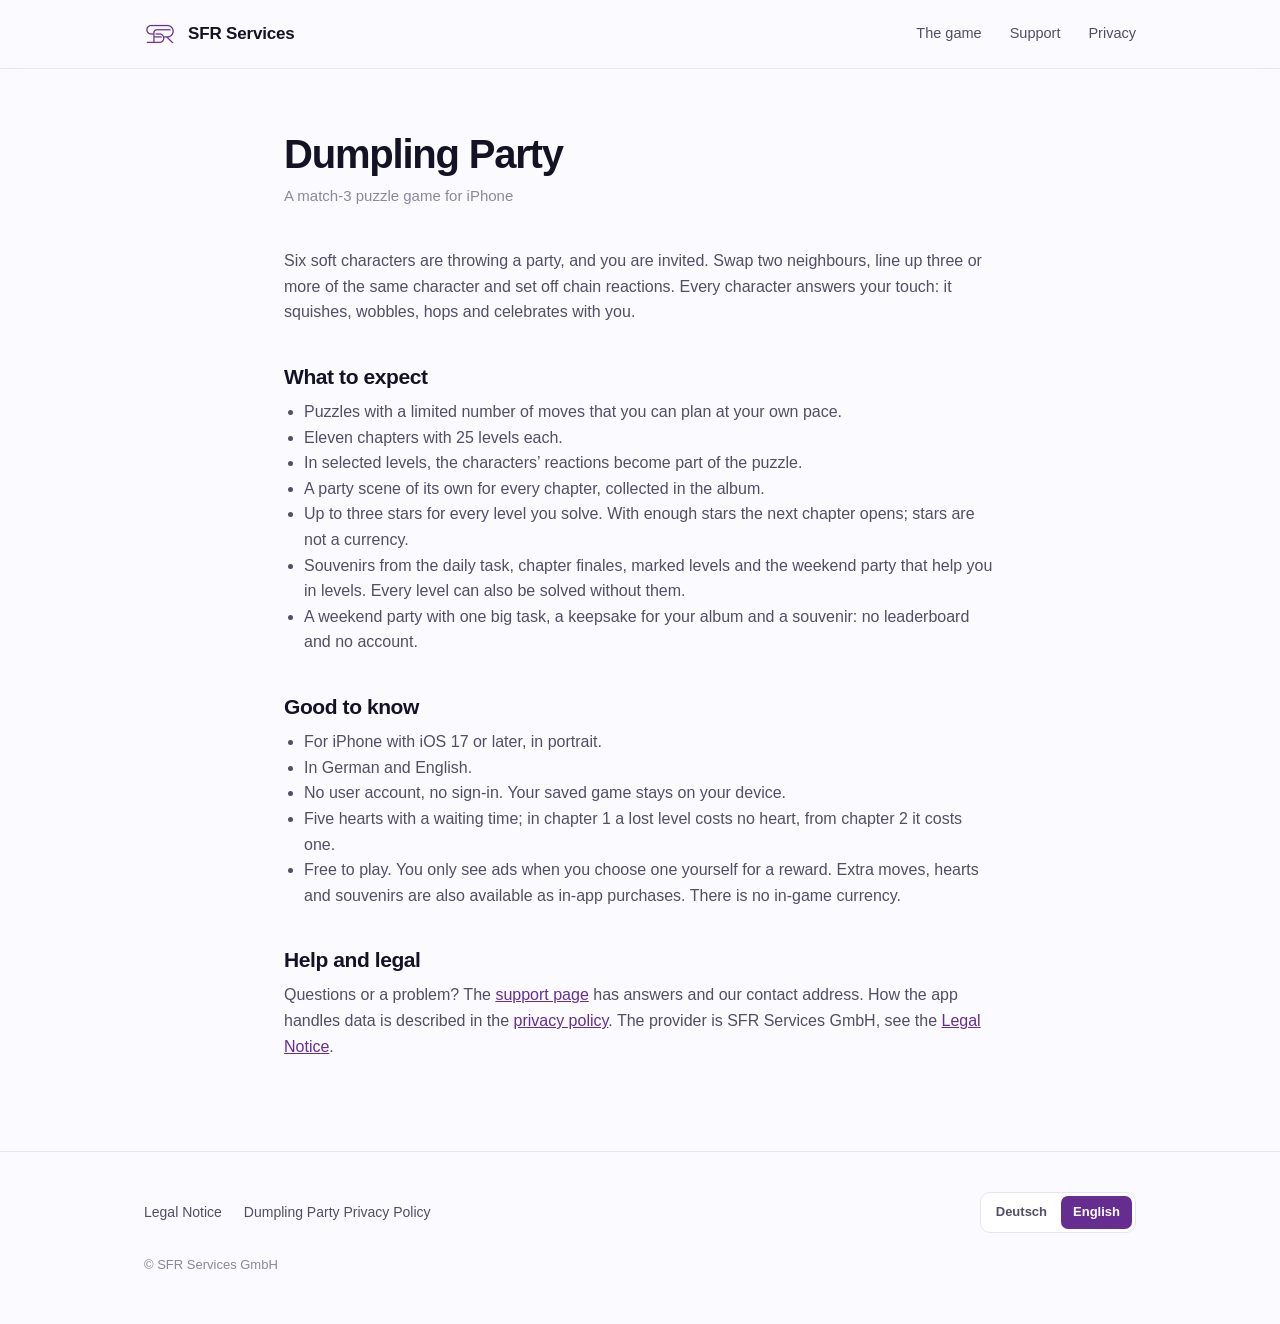
==== dumpling-party/index.html @ 0b720cf5 "Dumpling Party: Spiel-, Support- und Datenschutzseite DE/EN Datenschutz aus dem App-Text (Crashlytic" ====
<!DOCTYPE html>
<html lang="de">
<head>
<meta charset="UTF-8">
<meta name="viewport" content="width=device-width, initial-scale=1">
<title>Dumpling Party — SFR Services GmbH</title>
<meta name="description" content="Dumpling Party: ein Match-3-Puzzlespiel für das iPhone mit sechs weichen Figuren.">
<link rel="icon" type="image/png" href="../favicon-32.png">
<link rel="apple-touch-icon" href="../apple-touch-icon.png">
<link rel="stylesheet" href="../style.css">
<link rel="alternate" hreflang="de" href="https://sfr-services.de/dumpling-party/index.html">
<link rel="alternate" hreflang="en" href="https://sfr-services.de/dumpling-party/en/index.html">
</head>
<body>

<header class="site">
  <div class="wrap">
    <a class="brand" href="../index.html">
      <img src="../logo.png" alt="SFR" width="34" height="34">
      <span class="brand-name">SFR Services</span>
    </a>
    <nav class="main">
      <a href="index.html"><span data-i18n="de">Das Spiel</span><span data-i18n="en">The game</span></a>
      <a href="support.html"><span data-i18n="de">Support</span><span data-i18n="en">Support</span></a>
      <a href="datenschutz.html"><span data-i18n="de">Datenschutz</span><span data-i18n="en">Privacy</span></a>
    </nav>
  </div>
</header>

<main>
  <div class="wrap legal">

    <div data-i18n="de">
      <h1>Dumpling Party</h1>
      <p class="subtitle">Ein Match-3-Puzzlespiel für das iPhone</p>

      <p>Sechs weiche Figuren feiern eine Party, und du bist eingeladen. Tausche zwei Nachbarn, bilde Reihen aus drei oder mehr gleichen Figuren und löse Kettenreaktionen aus. Jede Figur antwortet auf deine Berührung: sie gibt nach, wackelt, springt und freut sich mit.</p>

      <h2>Was dich erwartet</h2>
      <ul>
        <li>Puzzles mit begrenzten Zügen, bei denen du in Ruhe planen kannst.</li>
        <li>Elf Kapitel mit je 25 Levels.</li>
        <li>In ausgewählten Levels werden die Reaktionen der Figuren selbst Teil des Rätsels.</li>
        <li>Zu jedem Kapitel eine eigene Party-Szene im Album.</li>
        <li>Bis zu drei Sterne für jedes gelöste Level. Mit genug Sternen öffnet sich das nächste Kapitel; Sterne sind keine Währung.</li>
        <li>Mitbringsel aus Tagesaufgabe, Kapitelfinale, markierten Levels und vom Fest, die dir in Levels helfen. Jedes Level lässt sich auch ohne sie schaffen.</li>
        <li>Am Wochenende ein Fest mit einer großen Aufgabe, einem Andenken fürs Album und einem Mitbringsel: ohne Rangliste und ohne Konto.</li>
      </ul>

      <h2>Gut zu wissen</h2>
      <ul>
        <li>Für das iPhone ab iOS 17, im Hochformat.</li>
        <li>Auf Deutsch und Englisch.</li>
        <li>Kein Benutzerkonto, keine Anmeldung. Dein Spielstand bleibt auf deinem Gerät.</li>
        <li>Fünf Herzen mit Wartezeit; in Kapitel 1 kostet ein verlorenes Level kein Herz, ab Kapitel 2 eins.</li>
        <li>Kostenlos spielbar. Werbung siehst du nur, wenn du sie selbst für eine Belohnung wählst. Zusätzliche Züge, Herzen und Mitbringsel gibt es auch als In-App-Kauf. Es gibt keine Spielwährung.</li>
      </ul>

      <h2>Hilfe und Rechtliches</h2>
      <p>Fragen oder ein Problem? Auf der <a href="support.html">Support-Seite</a> findest du Antworten und unsere Kontaktadresse. Wie die App mit Daten umgeht, steht in der <a href="datenschutz.html">Datenschutzerklärung</a>. Anbieter ist die SFR Services GmbH, siehe <a href="../impressum.html">Impressum</a>.</p>
    </div>

    <div data-i18n="en">
      <h1>Dumpling Party</h1>
      <p class="subtitle">A match-3 puzzle game for iPhone</p>

      <p>Six soft characters are throwing a party, and you are invited. Swap two neighbours, line up three or more of the same character and set off chain reactions. Every character answers your touch: it squishes, wobbles, hops and celebrates with you.</p>

      <h2>What to expect</h2>
      <ul>
        <li>Puzzles with a limited number of moves that you can plan at your own pace.</li>
        <li>Eleven chapters with 25 levels each.</li>
        <li>In selected levels, the characters’ reactions become part of the puzzle.</li>
        <li>A party scene of its own for every chapter, collected in the album.</li>
        <li>Up to three stars for every level you solve. With enough stars the next chapter opens; stars are not a currency.</li>
        <li>Souvenirs from the daily task, chapter finales, marked levels and the weekend party that help you in levels. Every level can also be solved without them.</li>
        <li>A weekend party with one big task, a keepsake for your album and a souvenir: no leaderboard and no account.</li>
      </ul>

      <h2>Good to know</h2>
      <ul>
        <li>For iPhone with iOS 17 or later, in portrait.</li>
        <li>In German and English.</li>
        <li>No user account, no sign-in. Your saved game stays on your device.</li>
        <li>Five hearts with a waiting time; in chapter 1 a lost level costs no heart, from chapter 2 it costs one.</li>
        <li>Free to play. You only see ads when you choose one yourself for a reward. Extra moves, hearts and souvenirs are also available as in-app purchases. There is no in-game currency.</li>
      </ul>

      <h2>Help and legal</h2>
      <p>Questions or a problem? The <a href="support.html">support page</a> has answers and our contact address. How the app handles data is described in the <a href="datenschutz.html">privacy policy</a>. The provider is SFR Services GmbH, see the <a href="../impressum.html">Legal Notice</a>.</p>
    </div>

  </div>
</main>

<footer class="site">
  <div class="wrap">
    <div class="row">
      <div class="links">
        <a href="../impressum.html"><span data-i18n="de">Impressum</span><span data-i18n="en">Legal Notice</span></a>
        <a href="datenschutz.html"><span data-i18n="de">Datenschutz Dumpling Party</span><span data-i18n="en">Dumpling Party Privacy Policy</span></a>
      </div>
      <div class="lang" role="group" aria-label="Sprache / Language">
        <button type="button" data-setlang="de">Deutsch</button>
        <button type="button" data-setlang="en">English</button>
      </div>
    </div>
    <div class="copy">&copy; SFR Services GmbH</div>
  </div>
</footer>

<script src="../lang.js"></script>
</body>
</html>
---- style.css ----
:root {
  --ink: #141225;
  --ink-soft: #524e66;
  --ink-faint: #8b879c;
  --paper: #fbfaff;
  --surface: #ffffff;
  --line: #e7e4f2;
  --brand: #662d91;
  --brand-deep: #4b1f6c;
  --brand-tint: #f1eaf8;
  --brand-tint-2: #e3d6f1;
  --radius: 16px;
  --shadow: 0 1px 2px rgba(20, 18, 37, 0.04), 0 12px 32px -16px rgba(102, 45, 145, 0.25);
}

* { box-sizing: border-box; }

html { scroll-behavior: smooth; }

html, body { margin: 0; padding: 0; }

body {
  font-family: -apple-system, BlinkMacSystemFont, "Segoe UI", Roboto, Helvetica, Arial, sans-serif;
  color: var(--ink);
  background: var(--paper);
  line-height: 1.6;
  -webkit-font-smoothing: antialiased;
}

a { color: var(--brand); }
a:hover { color: var(--brand-deep); }

.wrap {
  max-width: 1040px;
  margin: 0 auto;
  padding: 0 24px;
}

/* language blocks */
[data-i18n] { display: none; }
html[lang="de"] [data-i18n="de"],
html[lang="en"] [data-i18n="en"] { display: revert; }

/* header */
header.site {
  position: sticky;
  top: 0;
  z-index: 10;
  background: rgba(251, 250, 255, 0.85);
  backdrop-filter: saturate(140%) blur(10px);
  -webkit-backdrop-filter: saturate(140%) blur(10px);
  border-bottom: 1px solid var(--line);
}

header.site .wrap {
  display: flex;
  align-items: center;
  justify-content: space-between;
  height: 68px;
}

.brand {
  display: flex;
  align-items: center;
  gap: 12px;
  text-decoration: none;
  color: var(--ink);
}

.brand img { display: block; height: 32px; width: auto; }

.brand-name {
  font-weight: 700;
  font-size: 17px;
  letter-spacing: -0.01em;
}

nav.main { display: flex; gap: 28px; }

nav.main a {
  color: var(--ink-soft);
  text-decoration: none;
  font-size: 14.5px;
  font-weight: 500;
}

nav.main a:hover { color: var(--brand); }

/* hero */
.hero {
  position: relative;
  overflow: hidden;
  padding: 96px 0 88px;
}

.hero::before {
  content: "";
  position: absolute;
  inset: -40% -20% auto -20%;
  height: 140%;
  background:
    radial-gradient(60% 50% at 20% 20%, rgba(102, 45, 145, 0.14), transparent 70%),
    radial-gradient(45% 45% at 85% 10%, rgba(102, 45, 145, 0.10), transparent 70%);
  pointer-events: none;
}

.hero .wrap { position: relative; }

.eyebrow {
  display: inline-flex;
  align-items: center;
  gap: 8px;
  color: var(--brand-deep);
  background: var(--brand-tint);
  border: 1px solid var(--brand-tint-2);
  border-radius: 999px;
  padding: 6px 14px;
  font-weight: 600;
  font-size: 12.5px;
  letter-spacing: 0.04em;
  text-transform: uppercase;
  margin: 0 0 22px;
}

.eyebrow::before {
  content: "";
  width: 6px;
  height: 6px;
  border-radius: 50%;
  background: var(--brand);
}

h1 {
  font-size: clamp(34px, 5.2vw, 56px);
  line-height: 1.08;
  letter-spacing: -0.03em;
  margin: 0 0 22px;
  max-width: 18ch;
}

h1 em {
  font-style: normal;
  color: var(--brand);
}

.lede {
  font-size: 19px;
  color: var(--ink-soft);
  max-width: 60ch;
  margin: 0 0 36px;
}

.actions { display: flex; gap: 12px; flex-wrap: wrap; }

.btn {
  display: inline-flex;
  align-items: center;
  gap: 8px;
  padding: 13px 22px;
  border-radius: 12px;
  font-weight: 600;
  font-size: 15px;
  text-decoration: none;
  border: 1px solid transparent;
  transition: transform 0.15s ease, box-shadow 0.15s ease, background 0.15s ease;
}

.btn:hover { transform: translateY(-1px); }

.btn-primary {
  background: var(--brand);
  color: #fff;
  box-shadow: 0 8px 24px -10px rgba(102, 45, 145, 0.6);
}

.btn-primary:hover { background: var(--brand-deep); color: #fff; }

.btn-ghost {
  background: var(--surface);
  color: var(--ink);
  border-color: var(--line);
}

.btn-ghost:hover { border-color: var(--brand-tint-2); color: var(--ink); }

/* sections */
section { padding: 72px 0; }

.section-head { max-width: 62ch; margin-bottom: 40px; }

.section-head .kicker {
  color: var(--brand);
  font-weight: 700;
  font-size: 13px;
  letter-spacing: 0.08em;
  text-transform: uppercase;
  margin: 0 0 10px;
}

h2 {
  font-size: clamp(26px, 3.4vw, 36px);
  line-height: 1.15;
  letter-spacing: -0.02em;
  margin: 0 0 14px;
}

.section-head p { color: var(--ink-soft); font-size: 17px; margin: 0; }

/* services */
.services {
  display: grid;
  grid-template-columns: repeat(2, 1fr);
  gap: 20px;
  list-style: none;
  padding: 0;
  margin: 0;
}

.card {
  background: var(--surface);
  border: 1px solid var(--line);
  border-radius: var(--radius);
  padding: 28px;
  box-shadow: var(--shadow);
  transition: transform 0.18s ease, border-color 0.18s ease;
}

.card:hover { transform: translateY(-2px); border-color: var(--brand-tint-2); }

.icon {
  width: 48px;
  height: 48px;
  border-radius: 12px;
  background: var(--brand-tint);
  display: grid;
  place-items: center;
  margin-bottom: 18px;
}

.icon svg { width: 24px; height: 24px; stroke: var(--brand); fill: none; stroke-width: 1.8; stroke-linecap: round; stroke-linejoin: round; }

.card h3 { font-size: 19px; margin: 0 0 10px; letter-spacing: -0.01em; }

.card p { color: var(--ink-soft); margin: 0; font-size: 15.5px; }

/* about */
.about { background: var(--surface); border-top: 1px solid var(--line); border-bottom: 1px solid var(--line); }

.about-grid {
  display: grid;
  grid-template-columns: 1.1fr 0.9fr;
  gap: 56px;
  align-items: start;
}

.about-grid p { color: var(--ink-soft); font-size: 16.5px; margin: 0 0 16px; }

.principles { list-style: none; padding: 0; margin: 0; display: grid; gap: 14px; }

.principles li {
  display: grid;
  grid-template-columns: 40px 1fr;
  gap: 14px;
  padding: 18px;
  border: 1px solid var(--line);
  border-radius: 14px;
  background: var(--paper);
}

.principles .num {
  width: 40px;
  height: 40px;
  border-radius: 10px;
  background: var(--brand-tint);
  color: var(--brand-deep);
  font-weight: 700;
  display: grid;
  place-items: center;
  font-size: 14px;
}

.principles strong { display: block; font-size: 15.5px; margin-bottom: 3px; }
.principles span.text { display: block; color: var(--ink-soft); font-size: 14.5px; }

/* contact */
.contact-card {
  background: linear-gradient(135deg, var(--brand) 0%, var(--brand-deep) 100%);
  color: #fff;
  border-radius: 22px;
  padding: 48px;
  display: grid;
  grid-template-columns: 1.4fr 1fr;
  gap: 32px;
  align-items: center;
  box-shadow: 0 20px 50px -24px rgba(75, 31, 108, 0.7);
}

.contact-card h2 { color: #fff; margin-bottom: 10px; }
.contact-card p { color: rgba(255, 255, 255, 0.82); margin: 0; font-size: 16.5px; }

.contact-card .btn {
  background: #fff;
  color: var(--brand-deep);
  justify-self: end;
}

.contact-card .btn:hover { background: var(--brand-tint); color: var(--brand-deep); }

/* footer */
footer.site {
  border-top: 1px solid var(--line);
  padding: 40px 0 48px;
  color: var(--ink-soft);
  font-size: 14px;
}

footer.site .row {
  display: flex;
  justify-content: space-between;
  align-items: center;
  flex-wrap: wrap;
  gap: 18px;
}

footer.site .links { display: flex; gap: 22px; flex-wrap: wrap; }
footer.site .links a { color: var(--ink-soft); text-decoration: none; }
footer.site .links a:hover { color: var(--brand); }

.lang {
  display: inline-flex;
  gap: 2px;
  background: var(--surface);
  border: 1px solid var(--line);
  border-radius: 10px;
  padding: 3px;
}

.lang button {
  font: inherit;
  font-size: 13px;
  font-weight: 600;
  border: 0;
  background: transparent;
  color: var(--ink-soft);
  padding: 6px 12px;
  border-radius: 7px;
  cursor: pointer;
}

.lang button.active { background: var(--brand); color: #fff; }

footer.site .copy { margin-top: 22px; color: var(--ink-faint); font-size: 13px; }

/* legal pages */
.legal { max-width: 760px; padding: 64px 24px 80px; }
.legal h1 { font-size: clamp(30px, 4vw, 40px); margin-bottom: 8px; max-width: none; }
.legal .subtitle { color: var(--ink-faint); margin: 0 0 40px; font-size: 15px; }
.legal h2 { font-size: 21px; margin: 40px 0 10px; }
.legal h3 { font-size: 16.5px; margin: 24px 0 6px; }
.legal p, .legal li { color: var(--ink-soft); font-size: 16px; }
.legal p { margin: 0 0 12px; }
.legal ul { padding-left: 20px; margin: 0 0 12px; }
.legal address { font-style: normal; }

@media (max-width: 820px) {
  .services { grid-template-columns: 1fr; }
  .about-grid { grid-template-columns: 1fr; gap: 32px; }
  .contact-card { grid-template-columns: 1fr; padding: 32px; }
  .contact-card .btn { justify-self: start; }
  nav.main { display: none; }
  .hero { padding: 72px 0 64px; }
  section { padding: 56px 0; }
}
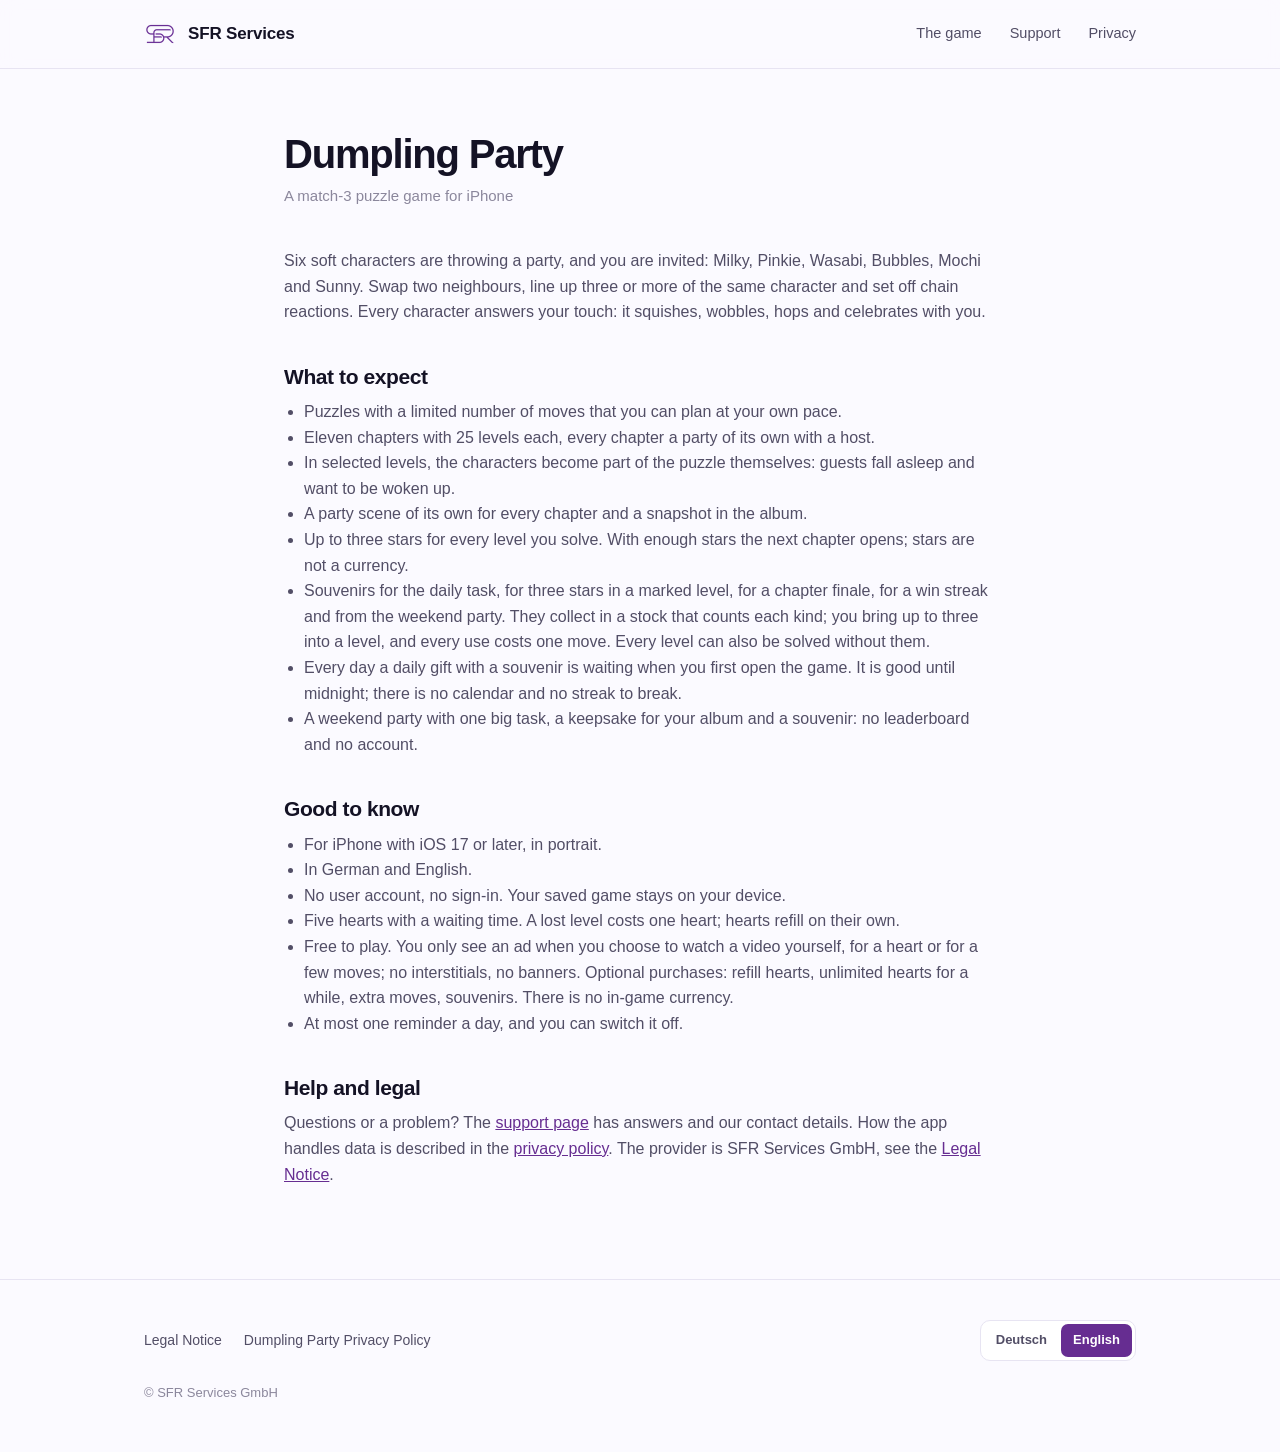
==== commit 276f6066: "Dumpling Party: Start- und Supportseite auf Block 12 (ST-776) Aus Bahn W4-L20 (Spiel-Repo 05611735d," ====
--- a/dumpling-party/index.html
+++ b/dumpling-party/index.html
@@ -34,16 +34,17 @@
       <h1>Dumpling Party</h1>
       <p class="subtitle">Ein Match-3-Puzzlespiel für das iPhone</p>
 
-      <p>Sechs weiche Figuren feiern eine Party, und du bist eingeladen. Tausche zwei Nachbarn, bilde Reihen aus drei oder mehr gleichen Figuren und löse Kettenreaktionen aus. Jede Figur antwortet auf deine Berührung: sie gibt nach, wackelt, springt und freut sich mit.</p>
+      <p>Sechs weiche Figuren feiern eine Party, und du bist eingeladen: Milky, Pinkie, Wasabi, Bubbles, Mochi und Sunny. Tausche zwei Nachbarn, bilde Reihen aus drei oder mehr gleichen Figuren und löse Kettenreaktionen aus. Jede Figur antwortet auf deine Berührung: sie gibt nach, wackelt, springt und freut sich mit.</p>
 
       <h2>Was dich erwartet</h2>
       <ul>
         <li>Puzzles mit begrenzten Zügen, bei denen du in Ruhe planen kannst.</li>
-        <li>Elf Kapitel mit je 25 Levels.</li>
-        <li>In ausgewählten Levels werden die Reaktionen der Figuren selbst Teil des Rätsels.</li>
-        <li>Zu jedem Kapitel eine eigene Party-Szene im Album.</li>
+        <li>Elf Kapitel mit je 25 Levels, jedes Kapitel eine eigene Party mit einem Gastgeber.</li>
+        <li>In ausgewählten Levels werden die Figuren selbst Teil des Rätsels: Gäste schlafen ein und wollen geweckt werden.</li>
+        <li>Zu jedem Kapitel eine eigene Party-Szene und ein Schnappschuss im Album.</li>
         <li>Bis zu drei Sterne für jedes gelöste Level. Mit genug Sternen öffnet sich das nächste Kapitel; Sterne sind keine Währung.</li>
-        <li>Mitbringsel aus Tagesaufgabe, Kapitelfinale, markierten Levels und vom Fest, die dir in Levels helfen. Jedes Level lässt sich auch ohne sie schaffen.</li>
+        <li>Mitbringsel für die Tagesaufgabe, für drei Sterne in einem markierten Level, fürs Kapitelfinale, für eine Siegesserie und vom Fest. Sie sammeln sich in einem Vorrat mit Anzahl je Art; bis zu drei nimmst du in ein Level mit, jeder Einsatz kostet einen Zug. Jedes Level lässt sich auch ohne sie schaffen.</li>
+        <li>Jeden Tag wartet beim ersten Öffnen ein Tagesgeschenk mit einem Mitbringsel. Es gilt bis Mitternacht; es gibt keinen Kalender und keine Serie, die reißt.</li>
         <li>Am Wochenende ein Fest mit einer großen Aufgabe, einem Andenken fürs Album und einem Mitbringsel: ohne Rangliste und ohne Konto.</li>
       </ul>
 
@@ -52,8 +53,9 @@
         <li>Für das iPhone ab iOS 17, im Hochformat.</li>
         <li>Auf Deutsch und Englisch.</li>
         <li>Kein Benutzerkonto, keine Anmeldung. Dein Spielstand bleibt auf deinem Gerät.</li>
-        <li>Fünf Herzen mit Wartezeit; in Kapitel 1 kostet ein verlorenes Level kein Herz, ab Kapitel 2 eins.</li>
-        <li>Kostenlos spielbar. Werbung siehst du nur, wenn du sie selbst für eine Belohnung wählst. Zusätzliche Züge, Herzen und Mitbringsel gibt es auch als In-App-Kauf. Es gibt keine Spielwährung.</li>
+        <li>Fünf Herzen mit Wartezeit. Ein verlorenes Level kostet ein Herz; Herzen füllen sich von allein wieder.</li>
+        <li>Kostenlos spielbar. Werbung siehst du nur, wenn du selbst ein Video wählst, für ein Herz oder für ein paar Züge; keine Zwischenwerbung, keine Banner. Optionale Käufe: Herzen auffüllen, unbegrenzte Herzen auf Zeit, zusätzliche Züge, Mitbringsel. Es gibt keine Spielwährung.</li>
+        <li>Höchstens eine Erinnerung am Tag, und die lässt sich abschalten.</li>
       </ul>
 
       <h2>Hilfe und Rechtliches</h2>
@@ -64,16 +66,17 @@
       <h1>Dumpling Party</h1>
       <p class="subtitle">A match-3 puzzle game for iPhone</p>
 
-      <p>Six soft characters are throwing a party, and you are invited. Swap two neighbours, line up three or more of the same character and set off chain reactions. Every character answers your touch: it squishes, wobbles, hops and celebrates with you.</p>
+      <p>Six soft characters are throwing a party, and you are invited: Milky, Pinkie, Wasabi, Bubbles, Mochi and Sunny. Swap two neighbours, line up three or more of the same character and set off chain reactions. Every character answers your touch: it squishes, wobbles, hops and celebrates with you.</p>
 
       <h2>What to expect</h2>
       <ul>
         <li>Puzzles with a limited number of moves that you can plan at your own pace.</li>
-        <li>Eleven chapters with 25 levels each.</li>
-        <li>In selected levels, the characters’ reactions become part of the puzzle.</li>
-        <li>A party scene of its own for every chapter, collected in the album.</li>
+        <li>Eleven chapters with 25 levels each, every chapter a party of its own with a host.</li>
+        <li>In selected levels, the characters become part of the puzzle themselves: guests fall asleep and want to be woken up.</li>
+        <li>A party scene of its own for every chapter and a snapshot in the album.</li>
         <li>Up to three stars for every level you solve. With enough stars the next chapter opens; stars are not a currency.</li>
-        <li>Souvenirs from the daily task, chapter finales, marked levels and the weekend party that help you in levels. Every level can also be solved without them.</li>
+        <li>Souvenirs for the daily task, for three stars in a marked level, for a chapter finale, for a win streak and from the weekend party. They collect in a stock that counts each kind; you bring up to three into a level, and every use costs one move. Every level can also be solved without them.</li>
+        <li>Every day a daily gift with a souvenir is waiting when you first open the game. It is good until midnight; there is no calendar and no streak to break.</li>
         <li>A weekend party with one big task, a keepsake for your album and a souvenir: no leaderboard and no account.</li>
       </ul>
 
@@ -82,12 +85,13 @@
         <li>For iPhone with iOS 17 or later, in portrait.</li>
         <li>In German and English.</li>
         <li>No user account, no sign-in. Your saved game stays on your device.</li>
-        <li>Five hearts with a waiting time; in chapter 1 a lost level costs no heart, from chapter 2 it costs one.</li>
-        <li>Free to play. You only see ads when you choose one yourself for a reward. Extra moves, hearts and souvenirs are also available as in-app purchases. There is no in-game currency.</li>
+        <li>Five hearts with a waiting time. A lost level costs one heart; hearts refill on their own.</li>
+        <li>Free to play. You only see an ad when you choose to watch a video yourself, for a heart or for a few moves; no interstitials, no banners. Optional purchases: refill hearts, unlimited hearts for a while, extra moves, souvenirs. There is no in-game currency.</li>
+        <li>At most one reminder a day, and you can switch it off.</li>
       </ul>
 
       <h2>Help and legal</h2>
-      <p>Questions or a problem? The <a href="support.html">support page</a> has answers and our contact address. How the app handles data is described in the <a href="datenschutz.html">privacy policy</a>. The provider is SFR Services GmbH, see the <a href="../impressum.html">Legal Notice</a>.</p>
+      <p>Questions or a problem? The <a href="support.html">support page</a> has answers and our contact details. How the app handles data is described in the <a href="datenschutz.html">privacy policy</a>. The provider is SFR Services GmbH, see the <a href="../impressum.html">Legal Notice</a>.</p>
     </div>
 
   </div>
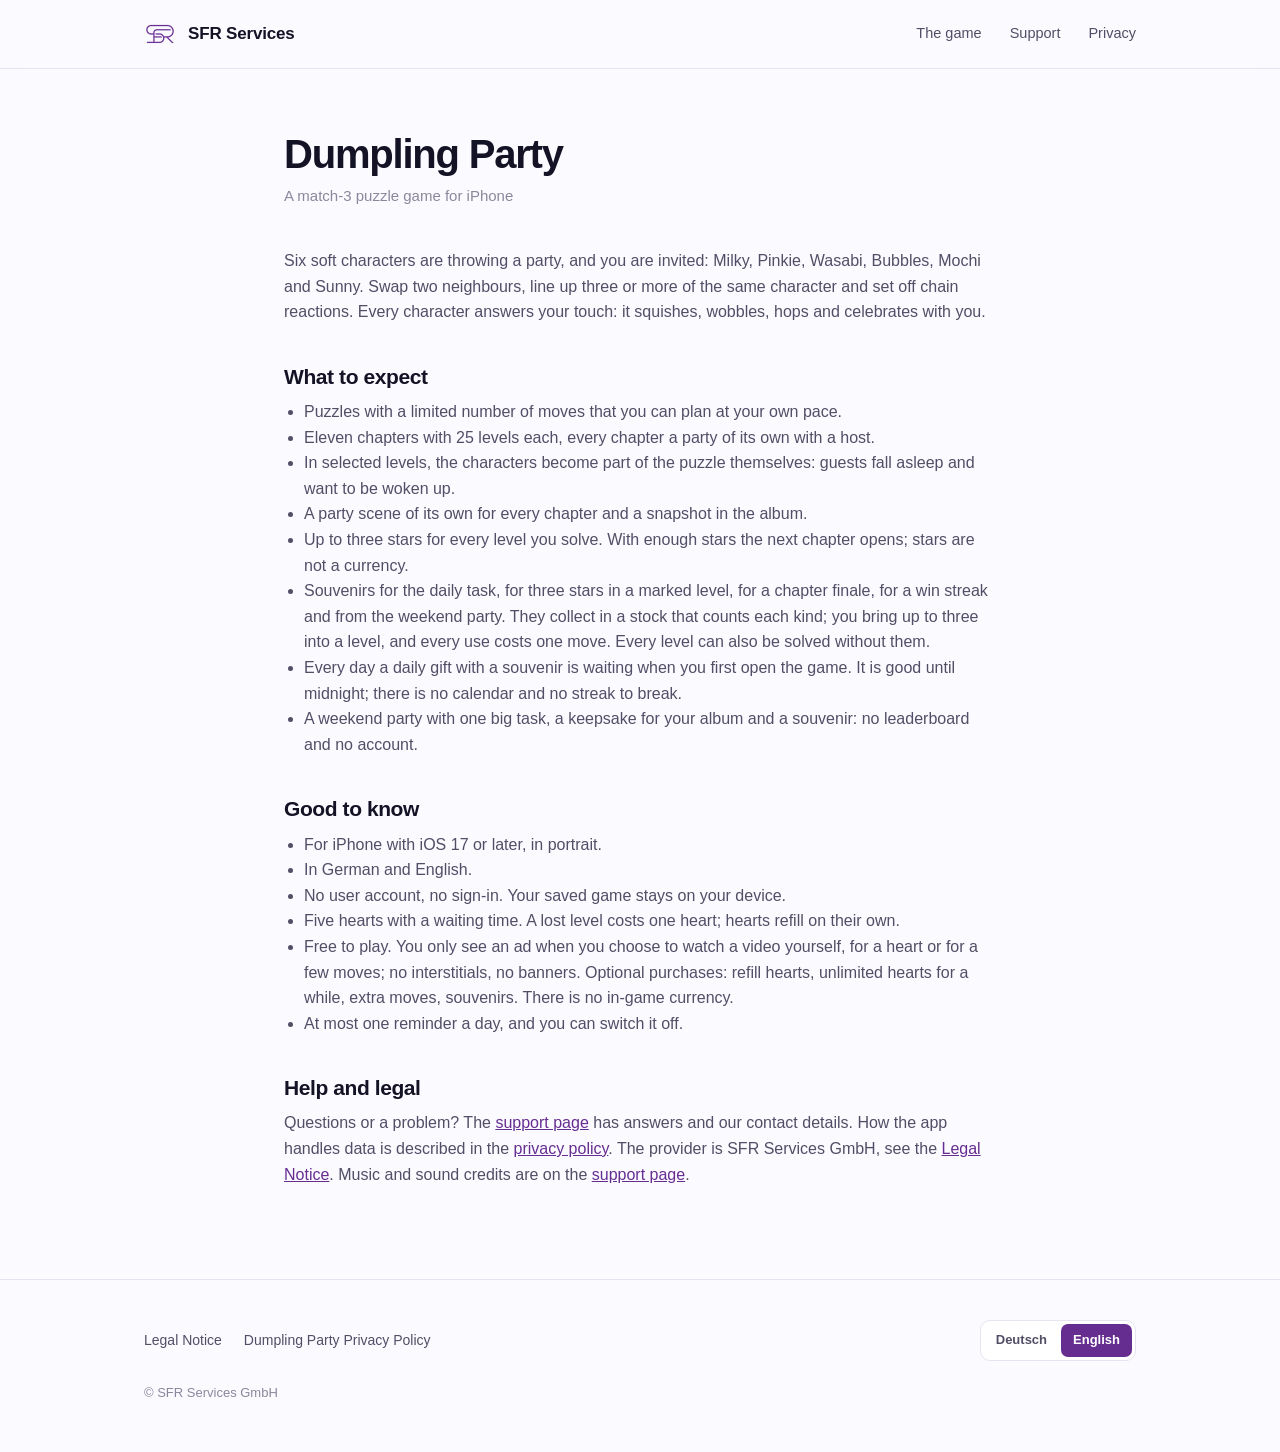
==== commit d92e436b: "Dumpling Party: Namensnennung Musik und Klaenge (ST-778, BEF-1336) Carefree und Life of Riley (Kevin" ====
--- a/dumpling-party/index.html
+++ b/dumpling-party/index.html
@@ -59,7 +59,7 @@
       </ul>
 
       <h2>Hilfe und Rechtliches</h2>
-      <p>Fragen oder ein Problem? Auf der <a href="support.html">Support-Seite</a> findest du Antworten und unsere Kontaktadresse. Wie die App mit Daten umgeht, steht in der <a href="datenschutz.html">Datenschutzerklärung</a>. Anbieter ist die SFR Services GmbH, siehe <a href="../impressum.html">Impressum</a>.</p>
+      <p>Fragen oder ein Problem? Auf der <a href="support.html">Support-Seite</a> findest du Antworten und unsere Kontaktadresse. Wie die App mit Daten umgeht, steht in der <a href="datenschutz.html">Datenschutzerklärung</a>. Anbieter ist die SFR Services GmbH, siehe <a href="../impressum.html">Impressum</a>. Musik und Klänge nennen wir auf der <a href="support.html#musik">Support-Seite</a>.</p>
     </div>
 
     <div data-i18n="en">
@@ -91,7 +91,7 @@
       </ul>
 
       <h2>Help and legal</h2>
-      <p>Questions or a problem? The <a href="support.html">support page</a> has answers and our contact details. How the app handles data is described in the <a href="datenschutz.html">privacy policy</a>. The provider is SFR Services GmbH, see the <a href="../impressum.html">Legal Notice</a>.</p>
+      <p>Questions or a problem? The <a href="support.html">support page</a> has answers and our contact details. How the app handles data is described in the <a href="datenschutz.html">privacy policy</a>. The provider is SFR Services GmbH, see the <a href="../impressum.html">Legal Notice</a>. Music and sound credits are on the <a href="support.html#music">support page</a>.</p>
     </div>
 
   </div>
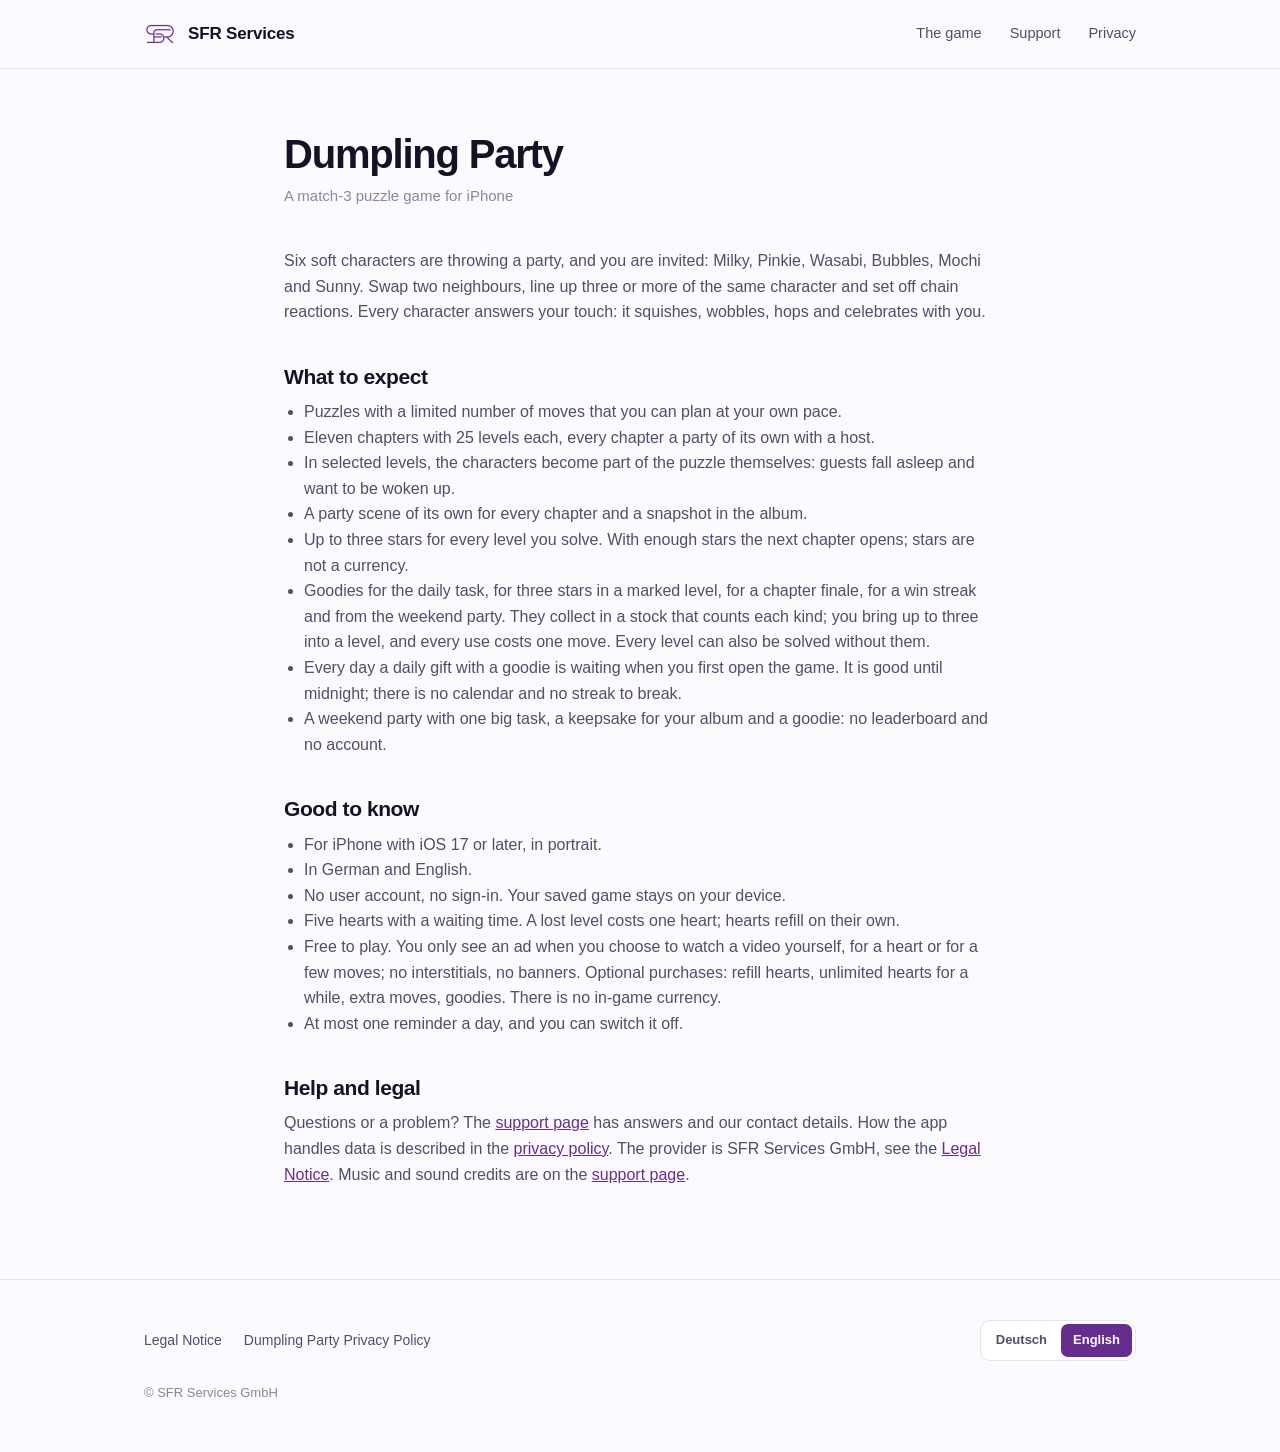
==== commit 2ada30f6: "Dumpling Party: Goodies statt Mitbringsel, Datenschutz-Satz Nutzereigenschaften ST-792/ST-807, BEF-1" ====
--- a/dumpling-party/index.html
+++ b/dumpling-party/index.html
@@ -43,9 +43,9 @@
         <li>In ausgewählten Levels werden die Figuren selbst Teil des Rätsels: Gäste schlafen ein und wollen geweckt werden.</li>
         <li>Zu jedem Kapitel eine eigene Party-Szene und ein Schnappschuss im Album.</li>
         <li>Bis zu drei Sterne für jedes gelöste Level. Mit genug Sternen öffnet sich das nächste Kapitel; Sterne sind keine Währung.</li>
-        <li>Mitbringsel für die Tagesaufgabe, für drei Sterne in einem markierten Level, fürs Kapitelfinale, für eine Siegesserie und vom Fest. Sie sammeln sich in einem Vorrat mit Anzahl je Art; bis zu drei nimmst du in ein Level mit, jeder Einsatz kostet einen Zug. Jedes Level lässt sich auch ohne sie schaffen.</li>
-        <li>Jeden Tag wartet beim ersten Öffnen ein Tagesgeschenk mit einem Mitbringsel. Es gilt bis Mitternacht; es gibt keinen Kalender und keine Serie, die reißt.</li>
-        <li>Am Wochenende ein Fest mit einer großen Aufgabe, einem Andenken fürs Album und einem Mitbringsel: ohne Rangliste und ohne Konto.</li>
+        <li>Goodies für die Tagesaufgabe, für drei Sterne in einem markierten Level, fürs Kapitelfinale, für eine Siegesserie und vom Fest. Sie sammeln sich in einem Vorrat mit Anzahl je Art; bis zu drei nimmst du in ein Level mit, jeder Einsatz kostet einen Zug. Jedes Level lässt sich auch ohne sie schaffen.</li>
+        <li>Jeden Tag wartet beim ersten Öffnen ein Tagesgeschenk mit einem Goodie. Es gilt bis Mitternacht; es gibt keinen Kalender und keine Serie, die reißt.</li>
+        <li>Am Wochenende ein Fest mit einer großen Aufgabe, einem Andenken fürs Album und einem Goodie: ohne Rangliste und ohne Konto.</li>
       </ul>
 
       <h2>Gut zu wissen</h2>
@@ -54,7 +54,7 @@
         <li>Auf Deutsch und Englisch.</li>
         <li>Kein Benutzerkonto, keine Anmeldung. Dein Spielstand bleibt auf deinem Gerät.</li>
         <li>Fünf Herzen mit Wartezeit. Ein verlorenes Level kostet ein Herz; Herzen füllen sich von allein wieder.</li>
-        <li>Kostenlos spielbar. Werbung siehst du nur, wenn du selbst ein Video wählst, für ein Herz oder für ein paar Züge; keine Zwischenwerbung, keine Banner. Optionale Käufe: Herzen auffüllen, unbegrenzte Herzen auf Zeit, zusätzliche Züge, Mitbringsel. Es gibt keine Spielwährung.</li>
+        <li>Kostenlos spielbar. Werbung siehst du nur, wenn du selbst ein Video wählst, für ein Herz oder für ein paar Züge; keine Zwischenwerbung, keine Banner. Optionale Käufe: Herzen auffüllen, unbegrenzte Herzen auf Zeit, zusätzliche Züge, Goodies. Es gibt keine Spielwährung.</li>
         <li>Höchstens eine Erinnerung am Tag, und die lässt sich abschalten.</li>
       </ul>
 
@@ -75,9 +75,9 @@
         <li>In selected levels, the characters become part of the puzzle themselves: guests fall asleep and want to be woken up.</li>
         <li>A party scene of its own for every chapter and a snapshot in the album.</li>
         <li>Up to three stars for every level you solve. With enough stars the next chapter opens; stars are not a currency.</li>
-        <li>Souvenirs for the daily task, for three stars in a marked level, for a chapter finale, for a win streak and from the weekend party. They collect in a stock that counts each kind; you bring up to three into a level, and every use costs one move. Every level can also be solved without them.</li>
-        <li>Every day a daily gift with a souvenir is waiting when you first open the game. It is good until midnight; there is no calendar and no streak to break.</li>
-        <li>A weekend party with one big task, a keepsake for your album and a souvenir: no leaderboard and no account.</li>
+        <li>Goodies for the daily task, for three stars in a marked level, for a chapter finale, for a win streak and from the weekend party. They collect in a stock that counts each kind; you bring up to three into a level, and every use costs one move. Every level can also be solved without them.</li>
+        <li>Every day a daily gift with a goodie is waiting when you first open the game. It is good until midnight; there is no calendar and no streak to break.</li>
+        <li>A weekend party with one big task, a keepsake for your album and a goodie: no leaderboard and no account.</li>
       </ul>
 
       <h2>Good to know</h2>
@@ -86,7 +86,7 @@
         <li>In German and English.</li>
         <li>No user account, no sign-in. Your saved game stays on your device.</li>
         <li>Five hearts with a waiting time. A lost level costs one heart; hearts refill on their own.</li>
-        <li>Free to play. You only see an ad when you choose to watch a video yourself, for a heart or for a few moves; no interstitials, no banners. Optional purchases: refill hearts, unlimited hearts for a while, extra moves, souvenirs. There is no in-game currency.</li>
+        <li>Free to play. You only see an ad when you choose to watch a video yourself, for a heart or for a few moves; no interstitials, no banners. Optional purchases: refill hearts, unlimited hearts for a while, extra moves, goodies. There is no in-game currency.</li>
         <li>At most one reminder a day, and you can switch it off.</li>
       </ul>
 
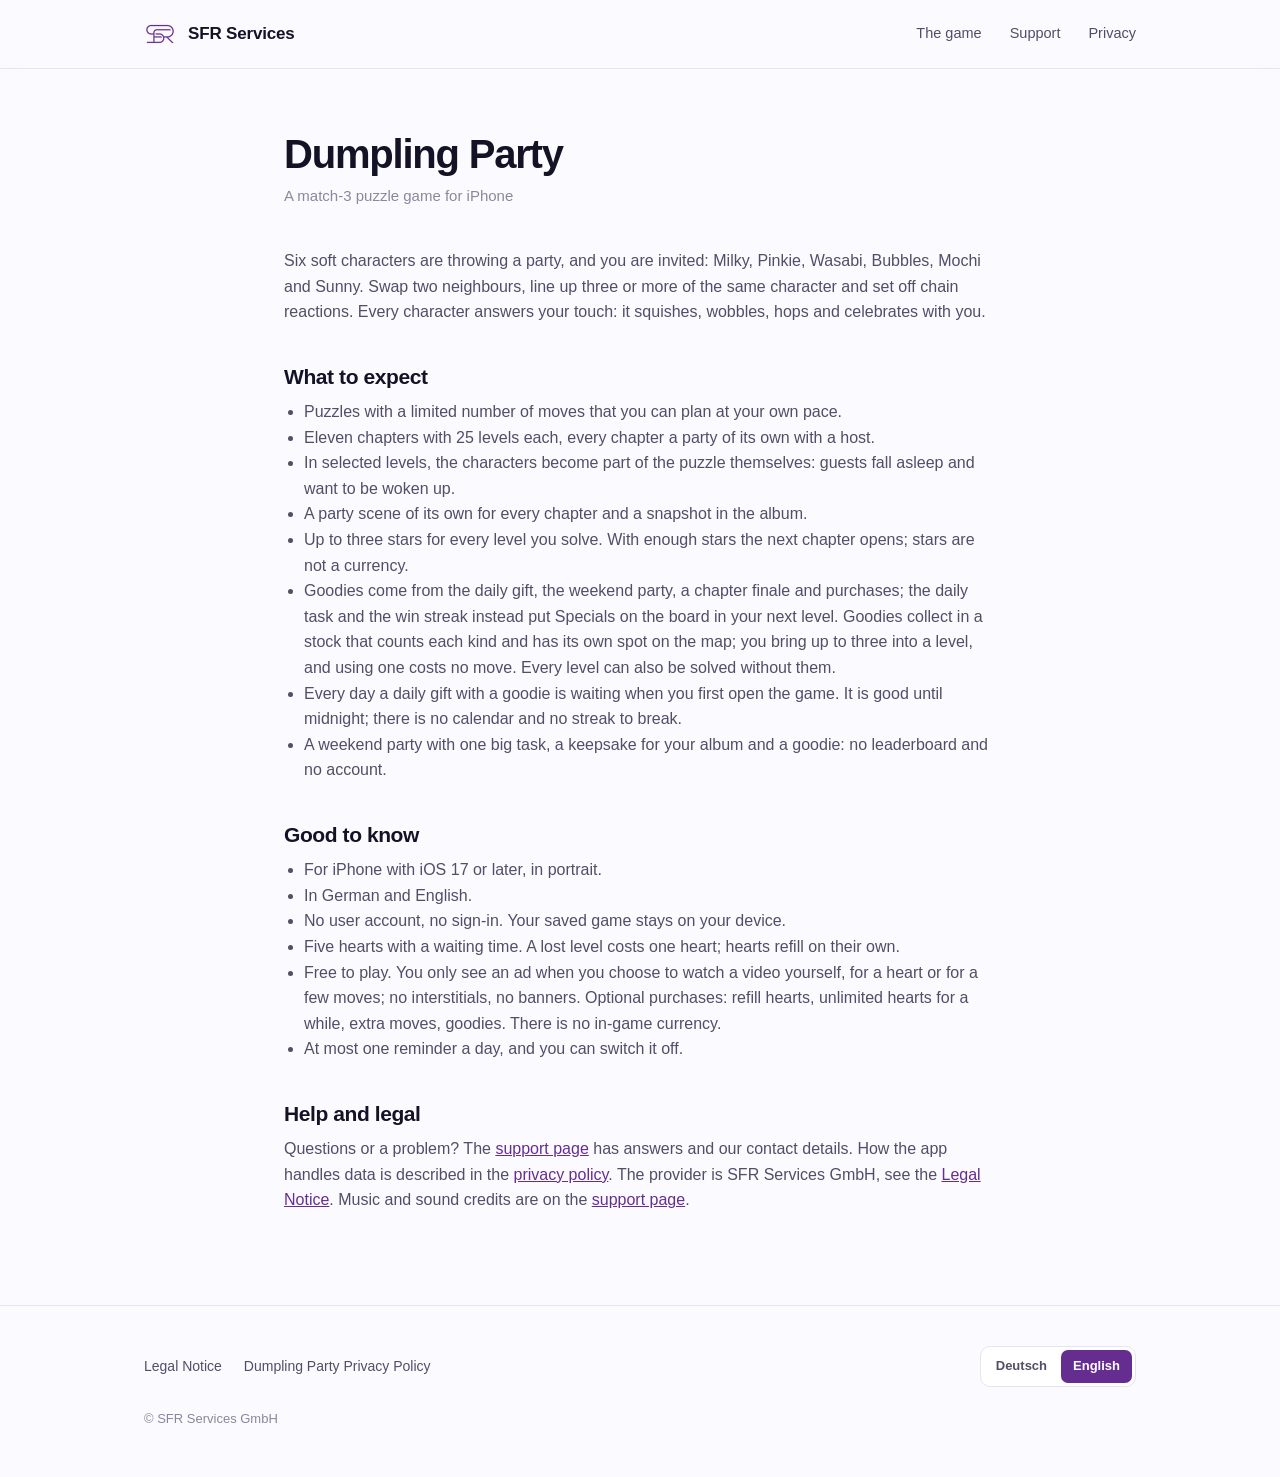
==== commit fd2ba8e3: "Dumpling Party: Goodies-Regeln nachgezogen, Datenschutz sagt Goodies ENT-1015, ENT-1016, ENT-1017, S" ====
--- a/dumpling-party/index.html
+++ b/dumpling-party/index.html
@@ -43,7 +43,7 @@
         <li>In ausgewählten Levels werden die Figuren selbst Teil des Rätsels: Gäste schlafen ein und wollen geweckt werden.</li>
         <li>Zu jedem Kapitel eine eigene Party-Szene und ein Schnappschuss im Album.</li>
         <li>Bis zu drei Sterne für jedes gelöste Level. Mit genug Sternen öffnet sich das nächste Kapitel; Sterne sind keine Währung.</li>
-        <li>Goodies für die Tagesaufgabe, für drei Sterne in einem markierten Level, fürs Kapitelfinale, für eine Siegesserie und vom Fest. Sie sammeln sich in einem Vorrat mit Anzahl je Art; bis zu drei nimmst du in ein Level mit, jeder Einsatz kostet einen Zug. Jedes Level lässt sich auch ohne sie schaffen.</li>
+        <li>Goodies gibt es aus dem Tagesgeschenk, vom Fest, fürs Kapitelfinale und im Kauf; Tagesaufgabe und Siegesserie legen dir stattdessen Specials im nächsten Level schon aufs Brett. Goodies sammeln sich in einem Vorrat mit Anzahl je Art, der ein eigenes Feld auf der Karte hat; bis zu drei nimmst du in ein Level mit, das Einsetzen kostet keinen Zug. Jedes Level lässt sich auch ohne sie schaffen.</li>
         <li>Jeden Tag wartet beim ersten Öffnen ein Tagesgeschenk mit einem Goodie. Es gilt bis Mitternacht; es gibt keinen Kalender und keine Serie, die reißt.</li>
         <li>Am Wochenende ein Fest mit einer großen Aufgabe, einem Andenken fürs Album und einem Goodie: ohne Rangliste und ohne Konto.</li>
       </ul>
@@ -75,7 +75,7 @@
         <li>In selected levels, the characters become part of the puzzle themselves: guests fall asleep and want to be woken up.</li>
         <li>A party scene of its own for every chapter and a snapshot in the album.</li>
         <li>Up to three stars for every level you solve. With enough stars the next chapter opens; stars are not a currency.</li>
-        <li>Goodies for the daily task, for three stars in a marked level, for a chapter finale, for a win streak and from the weekend party. They collect in a stock that counts each kind; you bring up to three into a level, and every use costs one move. Every level can also be solved without them.</li>
+        <li>Goodies come from the daily gift, the weekend party, a chapter finale and purchases; the daily task and the win streak instead put Specials on the board in your next level. Goodies collect in a stock that counts each kind and has its own spot on the map; you bring up to three into a level, and using one costs no move. Every level can also be solved without them.</li>
         <li>Every day a daily gift with a goodie is waiting when you first open the game. It is good until midnight; there is no calendar and no streak to break.</li>
         <li>A weekend party with one big task, a keepsake for your album and a goodie: no leaderboard and no account.</li>
       </ul>
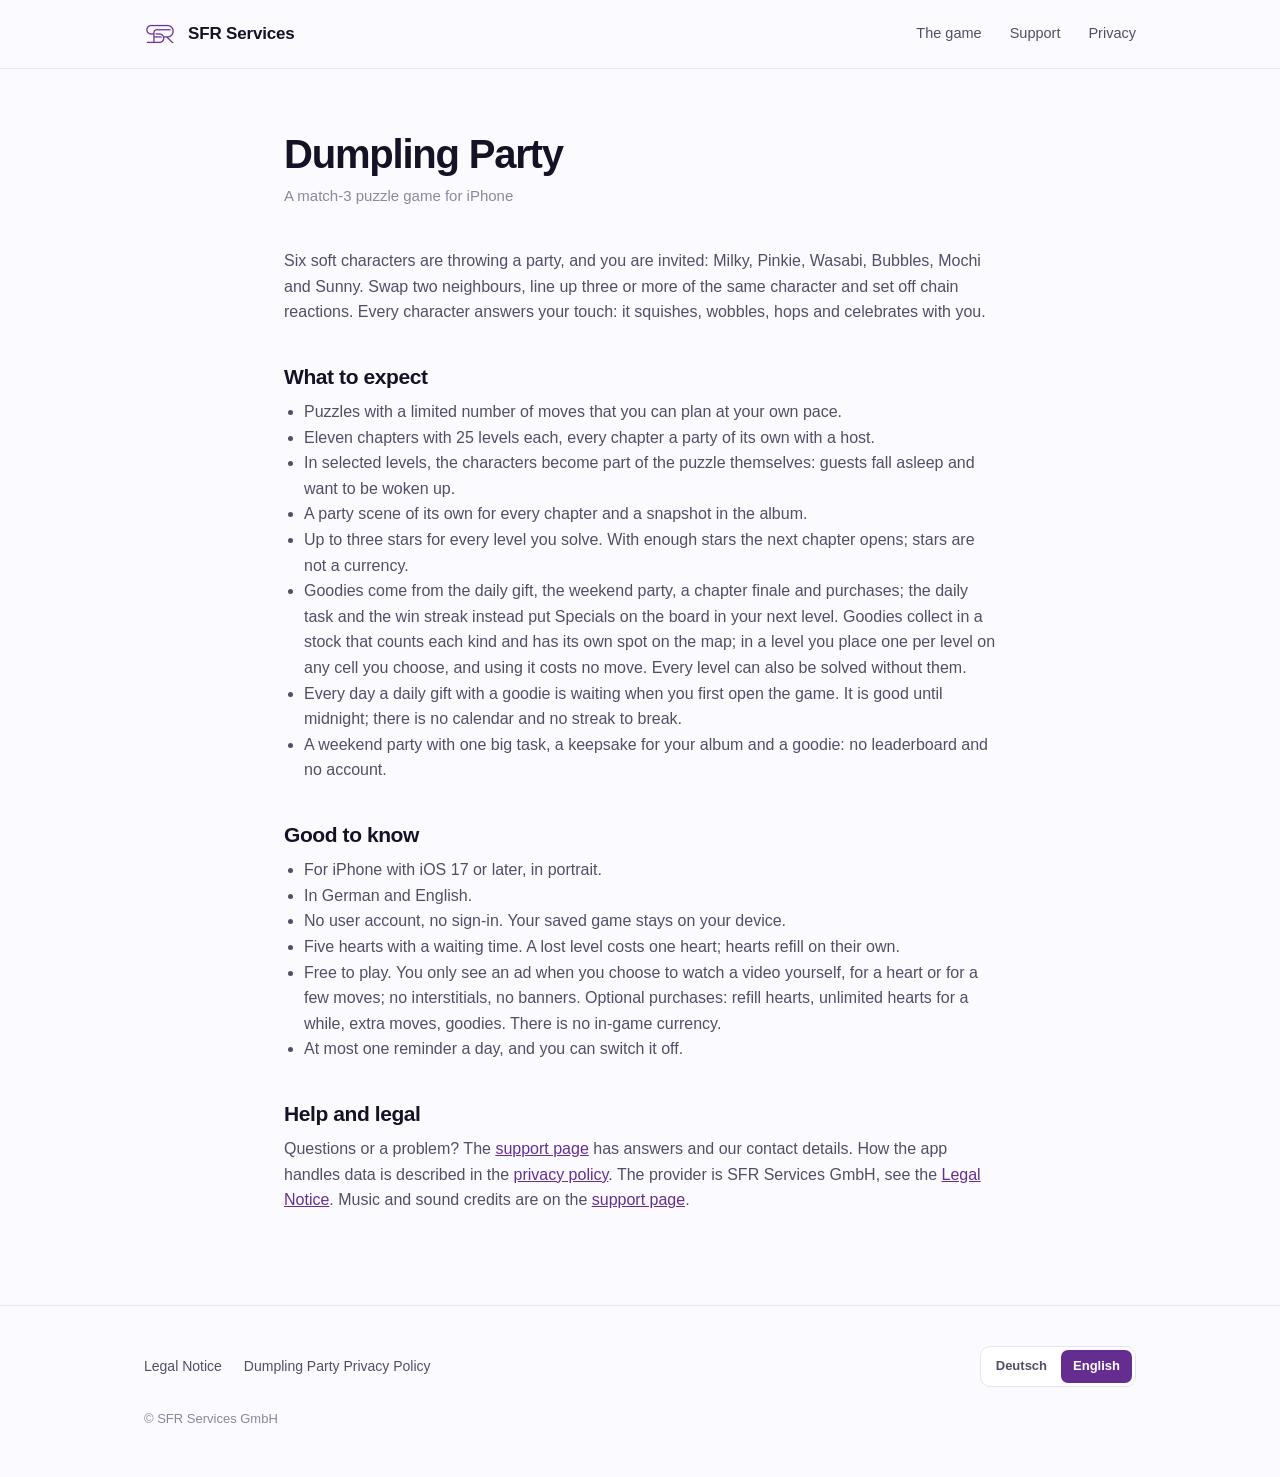
==== commit 9b6d3fd8: "Dumpling Party: Datenschutz, Support und Startseite auf Stand 0.8.25 Datenschutzerklaerung Stand 3. " ====
--- a/dumpling-party/index.html
+++ b/dumpling-party/index.html
@@ -43,7 +43,7 @@
         <li>In ausgewählten Levels werden die Figuren selbst Teil des Rätsels: Gäste schlafen ein und wollen geweckt werden.</li>
         <li>Zu jedem Kapitel eine eigene Party-Szene und ein Schnappschuss im Album.</li>
         <li>Bis zu drei Sterne für jedes gelöste Level. Mit genug Sternen öffnet sich das nächste Kapitel; Sterne sind keine Währung.</li>
-        <li>Goodies gibt es aus dem Tagesgeschenk, vom Fest, fürs Kapitelfinale und im Kauf; Tagesaufgabe und Siegesserie legen dir stattdessen Specials im nächsten Level schon aufs Brett. Goodies sammeln sich in einem Vorrat mit Anzahl je Art, der ein eigenes Feld auf der Karte hat; bis zu drei nimmst du in ein Level mit, das Einsetzen kostet keinen Zug. Jedes Level lässt sich auch ohne sie schaffen.</li>
+        <li>Goodies gibt es aus dem Tagesgeschenk, vom Fest, fürs Kapitelfinale und im Kauf; Tagesaufgabe und Siegesserie legen dir stattdessen Specials im nächsten Level schon aufs Brett. Goodies sammeln sich in einem Vorrat mit Anzahl je Art, der ein eigenes Feld auf der Karte hat; im Level setzt du eines pro Level auf ein Feld deiner Wahl, das Einsetzen kostet keinen Zug. Jedes Level lässt sich auch ohne sie schaffen.</li>
         <li>Jeden Tag wartet beim ersten Öffnen ein Tagesgeschenk mit einem Goodie. Es gilt bis Mitternacht; es gibt keinen Kalender und keine Serie, die reißt.</li>
         <li>Am Wochenende ein Fest mit einer großen Aufgabe, einem Andenken fürs Album und einem Goodie: ohne Rangliste und ohne Konto.</li>
       </ul>
@@ -75,7 +75,7 @@
         <li>In selected levels, the characters become part of the puzzle themselves: guests fall asleep and want to be woken up.</li>
         <li>A party scene of its own for every chapter and a snapshot in the album.</li>
         <li>Up to three stars for every level you solve. With enough stars the next chapter opens; stars are not a currency.</li>
-        <li>Goodies come from the daily gift, the weekend party, a chapter finale and purchases; the daily task and the win streak instead put Specials on the board in your next level. Goodies collect in a stock that counts each kind and has its own spot on the map; you bring up to three into a level, and using one costs no move. Every level can also be solved without them.</li>
+        <li>Goodies come from the daily gift, the weekend party, a chapter finale and purchases; the daily task and the win streak instead put Specials on the board in your next level. Goodies collect in a stock that counts each kind and has its own spot on the map; in a level you place one per level on any cell you choose, and using it costs no move. Every level can also be solved without them.</li>
         <li>Every day a daily gift with a goodie is waiting when you first open the game. It is good until midnight; there is no calendar and no streak to break.</li>
         <li>A weekend party with one big task, a keepsake for your album and a goodie: no leaderboard and no account.</li>
       </ul>
